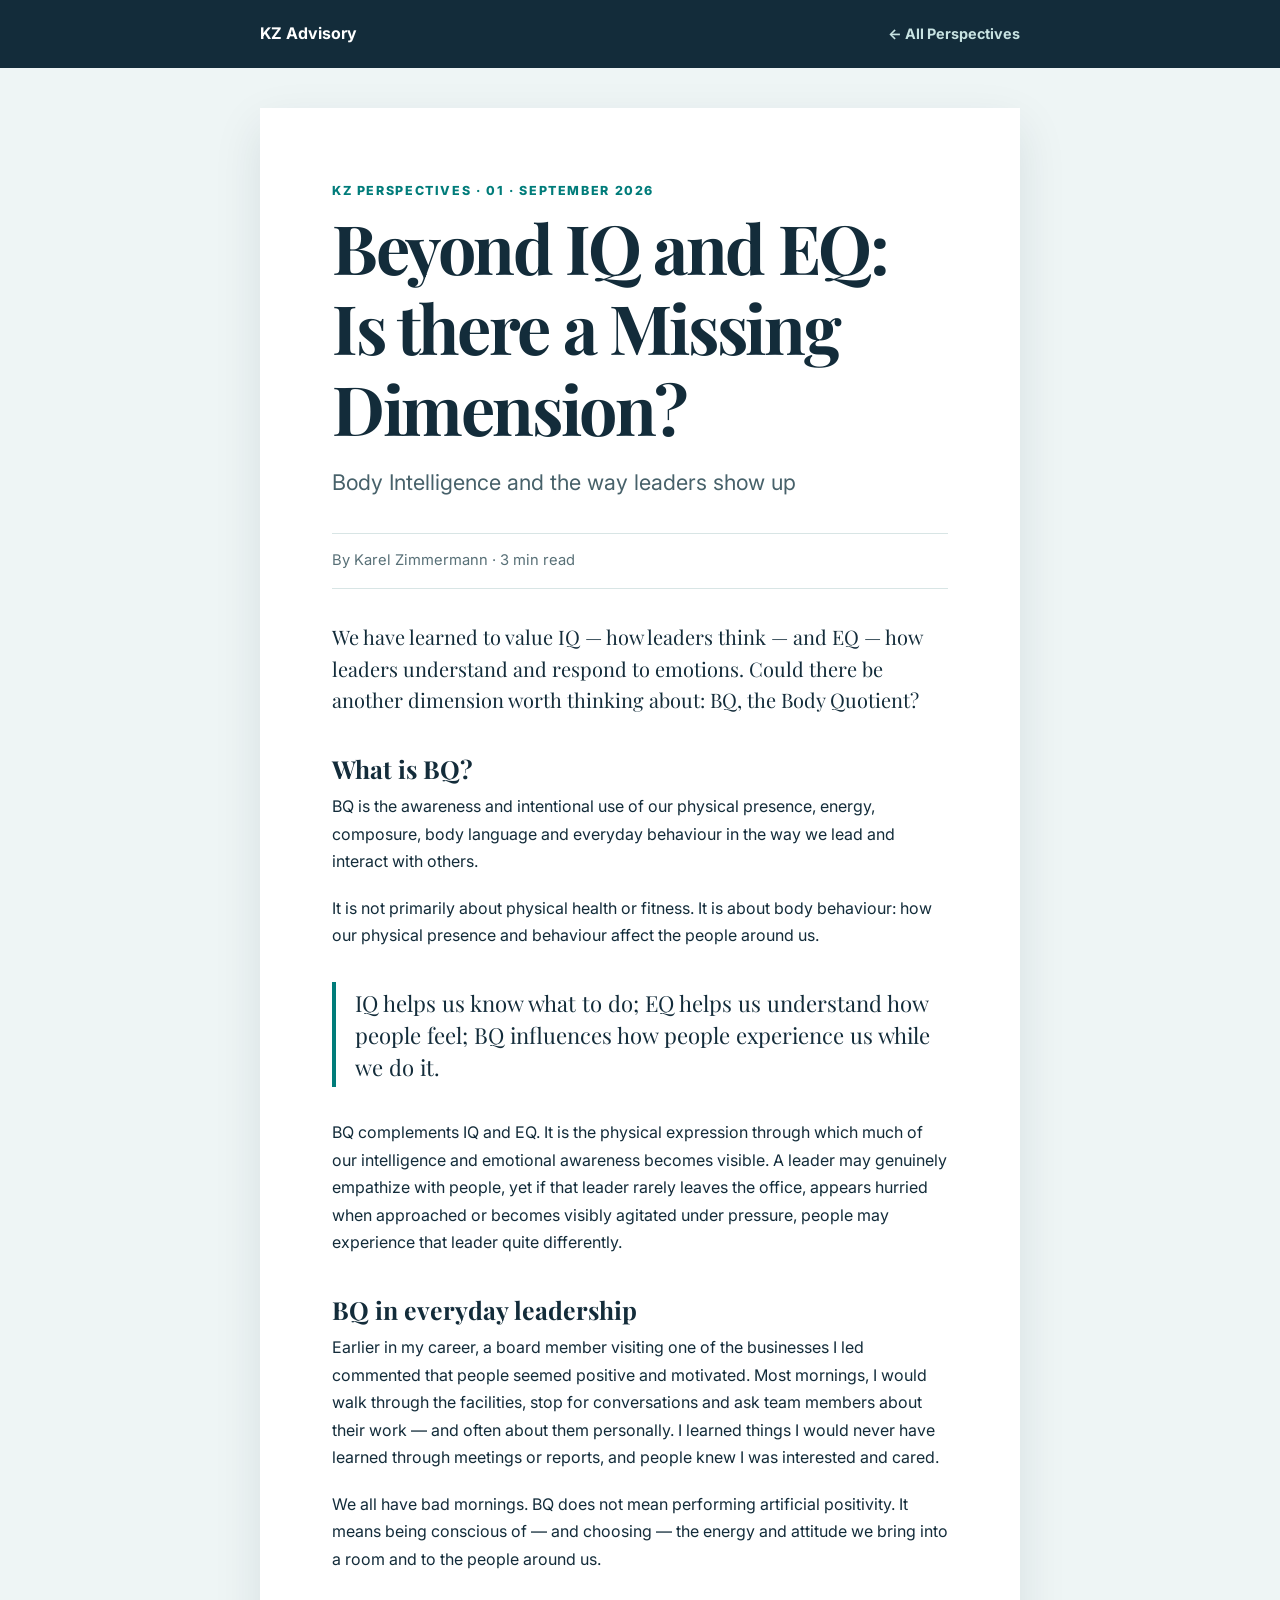
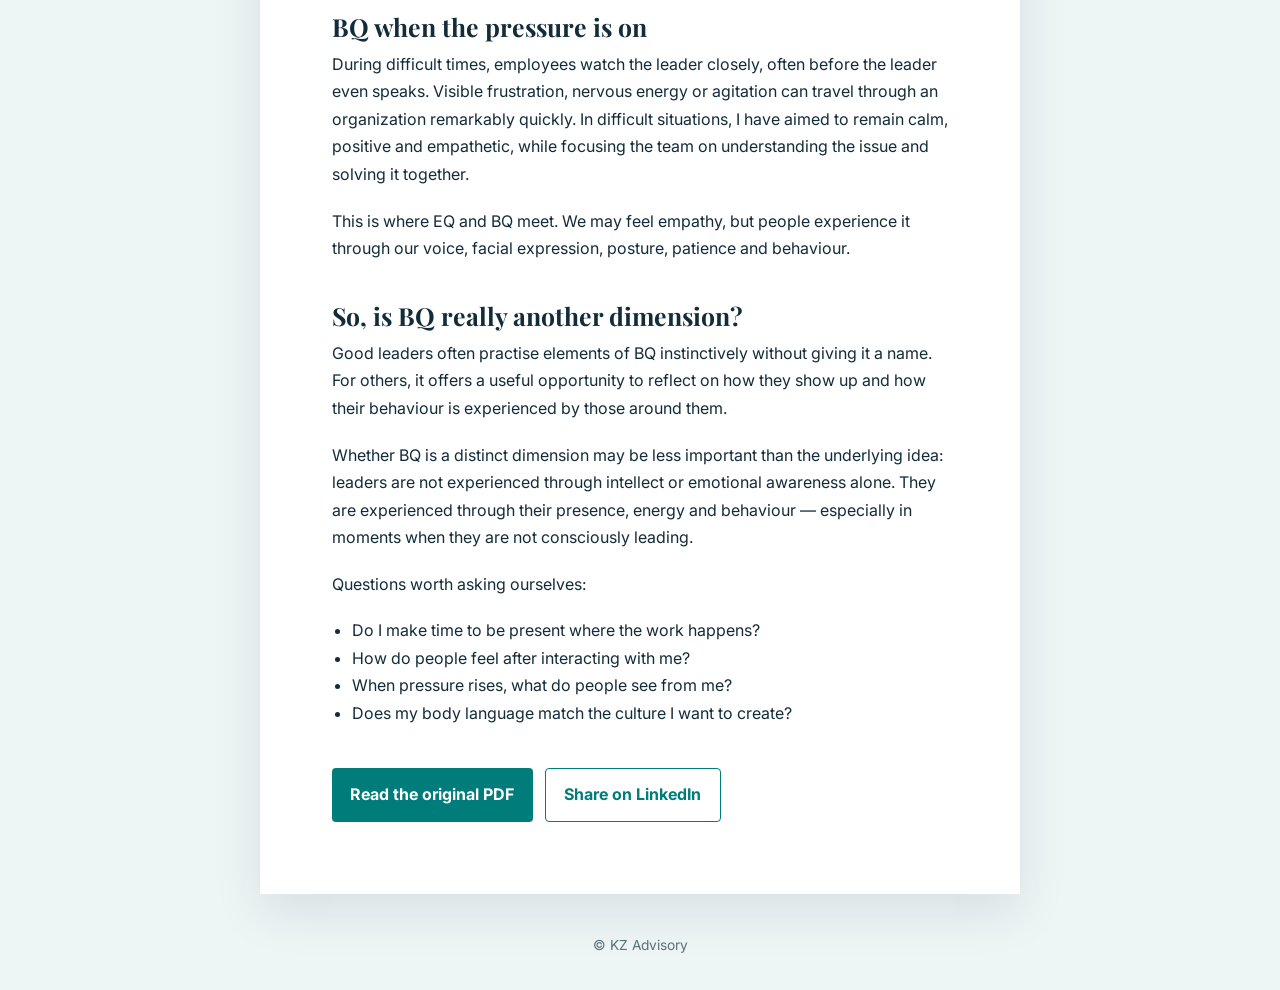
==== perspectives/beyond-iq-and-eq.html @ 84527543 "Publish first KZ Perspective" ====
<!DOCTYPE html>
<html lang="en">
<head>
<meta charset="UTF-8">
<meta name="viewport" content="width=device-width, initial-scale=1.0">
<meta name="description" content="KZ Perspectives 01: Body Intelligence and the way leaders show up.">
<title>Beyond IQ and EQ | KZ Perspectives</title>
<link rel="canonical" href="https://kzadvising.com/perspectives/beyond-iq-and-eq.html">
<meta property="og:title" content="Beyond IQ and EQ: Is there a Missing Dimension?">
<meta property="og:description" content="Body Intelligence and the way leaders show up. A KZ Perspective by Karel Zimmermann.">
<meta property="og:url" content="https://kzadvising.com/perspectives/beyond-iq-and-eq.html">
<meta property="og:type" content="article">
<meta property="og:image" content="https://kzadvising.com/perspectives/kz-perspectives-01-beyond-iq-and-eq-linkedin.png">
<meta property="og:image:alt" content="KZ Perspectives 01 — Beyond IQ and EQ: Is there a Missing Dimension?">
<meta property="article:published_time" content="2026-09-12">
<meta name="twitter:card" content="summary_large_image">
<link rel="preconnect" href="https://fonts.googleapis.com">
<link rel="preconnect" href="https://fonts.gstatic.com" crossorigin>
<link href="https://fonts.googleapis.com/css2?family=Inter:wght@400;500;600;700;800&family=Playfair+Display:ital,wght@0,600;0,700;1,600&display=swap" rel="stylesheet">
<link rel="icon" type="image/png" href="../favicon.png">
<style>
:root{--ink:#132c3a;--teal:#007c7a;--mist:#eef5f5;--line:#d8e5e5;--paper:#fff}*{box-sizing:border-box}body{margin:0;background:var(--mist);color:var(--ink);font-family:Inter,Arial,sans-serif;line-height:1.72}.topbar{background:var(--ink);color:white}.topbar-inner,.article{width:min(100% - 40px,760px);margin:0 auto}.topbar-inner{min-height:68px;display:flex;align-items:center;justify-content:space-between;gap:24px}.brand,.back{color:white;text-decoration:none;font-weight:700}.back{color:#c7e3e2;font-size:.9rem}.article{background:var(--paper);margin-top:40px;margin-bottom:40px;padding:clamp(28px,7vw,72px);box-shadow:0 18px 45px rgba(19,44,58,.1)}.eyebrow{color:var(--teal);font-size:.78rem;font-weight:800;letter-spacing:.13em;text-transform:uppercase}h1,h2{font-family:'Playfair Display',Georgia,serif;line-height:1.18}h1{font-size:clamp(2.25rem,6vw,4.25rem);margin:.35rem 0 1rem;letter-spacing:-.035em}h2{font-size:1.55rem;margin:2.4rem 0 .6rem}.dek{font-size:clamp(1.05rem,2.5vw,1.35rem);color:#47616a}.byline{border-top:1px solid var(--line);border-bottom:1px solid var(--line);margin:2rem 0;padding:.9rem 0;color:#587077;font-size:.92rem}.intro{font-family:'Playfair Display',Georgia,serif;font-size:1.25rem;line-height:1.58}p{margin:0 0 1.2rem}.quote{margin:2rem 0;border-left:4px solid var(--teal);padding:.3rem 0 .3rem 1.2rem;font-family:'Playfair Display',Georgia,serif;font-size:1.38rem;line-height:1.45}ul{padding-left:1.25rem}.actions{display:flex;flex-wrap:wrap;gap:12px;margin:2.5rem 0 0}.button{display:inline-flex;align-items:center;justify-content:center;padding:.78rem 1.15rem;border-radius:4px;background:var(--teal);color:white;text-decoration:none;font-weight:700}.button--quiet{background:white;border:1px solid var(--teal);color:var(--teal)}.footer{text-align:center;color:#587077;font-size:.86rem;padding:0 20px 32px}@media(max-width:520px){.topbar-inner{min-height:60px}.back{font-size:.78rem}.article{margin-top:0}.actions{display:grid}}
</style>
</head>
<body>
<header class="topbar"><div class="topbar-inner"><a class="brand" href="../index.html">KZ Advisory</a><a class="back" href="../index.html#perspectives">← All Perspectives</a></div></header>
<main class="article">
<div class="eyebrow">KZ Perspectives · 01 · September 2026</div>
<h1>Beyond IQ and EQ: Is there a Missing Dimension?</h1>
<p class="dek">Body Intelligence and the way leaders show up</p>
<div class="byline">By Karel Zimmermann · 3 min read</div>
<p class="intro">We have learned to value IQ — how leaders think — and EQ — how leaders understand and respond to emotions. Could there be another dimension worth thinking about: BQ, the Body Quotient?</p>
<h2>What is BQ?</h2>
<p>BQ is the awareness and intentional use of our physical presence, energy, composure, body language and everyday behaviour in the way we lead and interact with others.</p>
<p>It is not primarily about physical health or fitness. It is about body behaviour: how our physical presence and behaviour affect the people around us.</p>
<div class="quote">IQ helps us know what to do; EQ helps us understand how people feel; BQ influences how people experience us while we do it.</div>
<p>BQ complements IQ and EQ. It is the physical expression through which much of our intelligence and emotional awareness becomes visible. A leader may genuinely empathize with people, yet if that leader rarely leaves the office, appears hurried when approached or becomes visibly agitated under pressure, people may experience that leader quite differently.</p>
<h2>BQ in everyday leadership</h2>
<p>Earlier in my career, a board member visiting one of the businesses I led commented that people seemed positive and motivated. Most mornings, I would walk through the facilities, stop for conversations and ask team members about their work — and often about them personally. I learned things I would never have learned through meetings or reports, and people knew I was interested and cared.</p>
<p>We all have bad mornings. BQ does not mean performing artificial positivity. It means being conscious of — and choosing — the energy and attitude we bring into a room and to the people around us.</p>
<h2>BQ when the pressure is on</h2>
<p>During difficult times, employees watch the leader closely, often before the leader even speaks. Visible frustration, nervous energy or agitation can travel through an organization remarkably quickly. In difficult situations, I have aimed to remain calm, positive and empathetic, while focusing the team on understanding the issue and solving it together.</p>
<p>This is where EQ and BQ meet. We may feel empathy, but people experience it through our voice, facial expression, posture, patience and behaviour.</p>
<h2>So, is BQ really another dimension?</h2>
<p>Good leaders often practise elements of BQ instinctively without giving it a name. For others, it offers a useful opportunity to reflect on how they show up and how their behaviour is experienced by those around them.</p>
<p>Whether BQ is a distinct dimension may be less important than the underlying idea: leaders are not experienced through intellect or emotional awareness alone. They are experienced through their presence, energy and behaviour — especially in moments when they are not consciously leading.</p>
<p>Questions worth asking ourselves:</p>
<ul><li>Do I make time to be present where the work happens?</li><li>How do people feel after interacting with me?</li><li>When pressure rises, what do people see from me?</li><li>Does my body language match the culture I want to create?</li></ul>
<div class="actions"><a class="button" href="kz-perspectives-01-beyond-iq-and-eq.pdf" target="_blank" rel="noopener noreferrer">Read the original PDF</a><a class="button button--quiet" href="https://www.linkedin.com/sharing/share-offsite/?url=https%3A%2F%2Fkzadvising.com%2Fperspectives%2Fbeyond-iq-and-eq.html" target="_blank" rel="noopener noreferrer">Share on LinkedIn</a></div>
</main>
<footer class="footer">© KZ Advisory</footer>
</body>
</html>
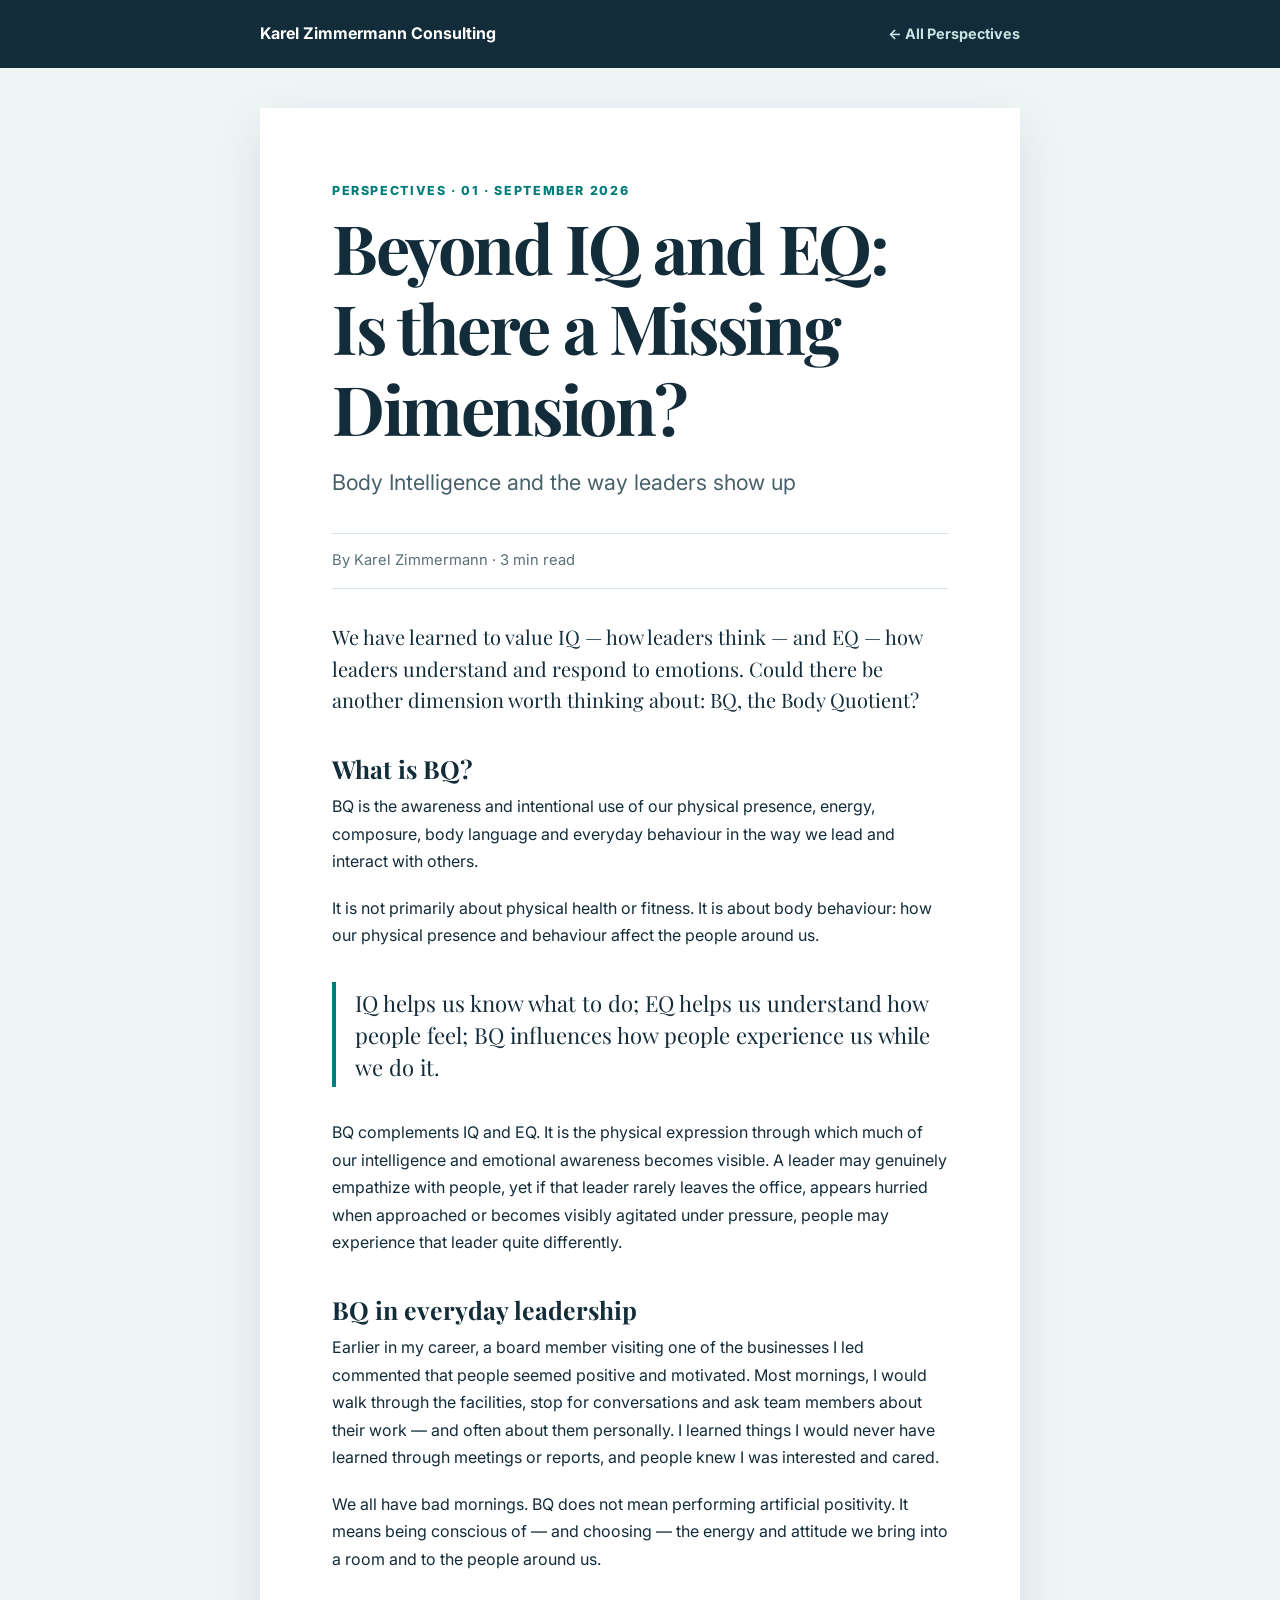
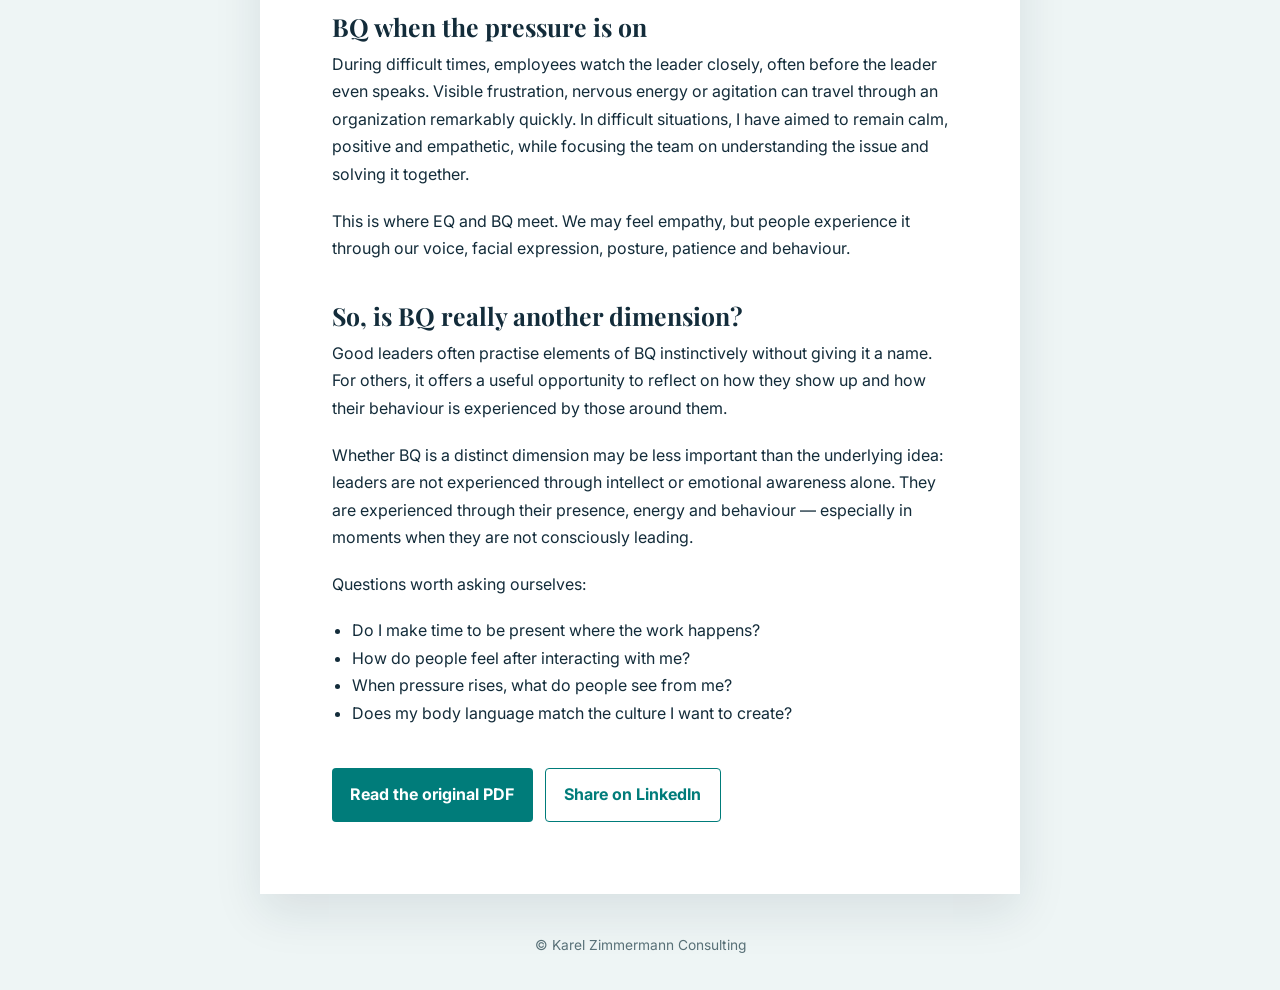
==== commit 12b0a071: "Align Perspective branding with homepage" ====
--- a/perspectives/beyond-iq-and-eq.html
+++ b/perspectives/beyond-iq-and-eq.html
@@ -3,15 +3,15 @@
 <head>
 <meta charset="UTF-8">
 <meta name="viewport" content="width=device-width, initial-scale=1.0">
-<meta name="description" content="KZ Perspectives 01: Body Intelligence and the way leaders show up.">
-<title>Beyond IQ and EQ | KZ Perspectives</title>
-<link rel="canonical" href="https://kzadvising.com/perspectives/beyond-iq-and-eq.html">
+<meta name="description" content="Karel Zimmermann Consulting: Body Intelligence and the way leaders show up.">
+<title>Beyond IQ and EQ | Karel Zimmermann Consulting</title>
+<link rel="canonical" href="https://www.karelzimmermannconsulting.com/perspectives/beyond-iq-and-eq.html">
 <meta property="og:title" content="Beyond IQ and EQ: Is there a Missing Dimension?">
-<meta property="og:description" content="Body Intelligence and the way leaders show up. A KZ Perspective by Karel Zimmermann.">
-<meta property="og:url" content="https://kzadvising.com/perspectives/beyond-iq-and-eq.html">
+<meta property="og:description" content="Body Intelligence and the way leaders show up. A perspective by Karel Zimmermann.">
+<meta property="og:url" content="https://www.karelzimmermannconsulting.com/perspectives/beyond-iq-and-eq.html">
 <meta property="og:type" content="article">
-<meta property="og:image" content="https://kzadvising.com/perspectives/kz-perspectives-01-beyond-iq-and-eq-linkedin.png">
-<meta property="og:image:alt" content="KZ Perspectives 01 — Beyond IQ and EQ: Is there a Missing Dimension?">
+<meta property="og:image" content="https://www.karelzimmermannconsulting.com/perspectives/kz-perspectives-01-beyond-iq-and-eq-linkedin.png">
+<meta property="og:image:alt" content="Perspectives 01 — Beyond IQ and EQ: Is there a Missing Dimension?">
 <meta property="article:published_time" content="2026-09-12">
 <meta name="twitter:card" content="summary_large_image">
 <link rel="preconnect" href="https://fonts.googleapis.com">
@@ -19,13 +19,13 @@
 <link href="https://fonts.googleapis.com/css2?family=Inter:wght@400;500;600;700;800&family=Playfair+Display:ital,wght@0,600;0,700;1,600&display=swap" rel="stylesheet">
 <link rel="icon" type="image/png" href="../favicon.png">
 <style>
-:root{--ink:#132c3a;--teal:#007c7a;--mist:#eef5f5;--line:#d8e5e5;--paper:#fff}*{box-sizing:border-box}body{margin:0;background:var(--mist);color:var(--ink);font-family:Inter,Arial,sans-serif;line-height:1.72}.topbar{background:var(--ink);color:white}.topbar-inner,.article{width:min(100% - 40px,760px);margin:0 auto}.topbar-inner{min-height:68px;display:flex;align-items:center;justify-content:space-between;gap:24px}.brand,.back{color:white;text-decoration:none;font-weight:700}.back{color:#c7e3e2;font-size:.9rem}.article{background:var(--paper);margin-top:40px;margin-bottom:40px;padding:clamp(28px,7vw,72px);box-shadow:0 18px 45px rgba(19,44,58,.1)}.eyebrow{color:var(--teal);font-size:.78rem;font-weight:800;letter-spacing:.13em;text-transform:uppercase}h1,h2{font-family:'Playfair Display',Georgia,serif;line-height:1.18}h1{font-size:clamp(2.25rem,6vw,4.25rem);margin:.35rem 0 1rem;letter-spacing:-.035em}h2{font-size:1.55rem;margin:2.4rem 0 .6rem}.dek{font-size:clamp(1.05rem,2.5vw,1.35rem);color:#47616a}.byline{border-top:1px solid var(--line);border-bottom:1px solid var(--line);margin:2rem 0;padding:.9rem 0;color:#587077;font-size:.92rem}.intro{font-family:'Playfair Display',Georgia,serif;font-size:1.25rem;line-height:1.58}p{margin:0 0 1.2rem}.quote{margin:2rem 0;border-left:4px solid var(--teal);padding:.3rem 0 .3rem 1.2rem;font-family:'Playfair Display',Georgia,serif;font-size:1.38rem;line-height:1.45}ul{padding-left:1.25rem}.actions{display:flex;flex-wrap:wrap;gap:12px;margin:2.5rem 0 0}.button{display:inline-flex;align-items:center;justify-content:center;padding:.78rem 1.15rem;border-radius:4px;background:var(--teal);color:white;text-decoration:none;font-weight:700}.button--quiet{background:white;border:1px solid var(--teal);color:var(--teal)}.footer{text-align:center;color:#587077;font-size:.86rem;padding:0 20px 32px}@media(max-width:520px){.topbar-inner{min-height:60px}.back{font-size:.78rem}.article{margin-top:0}.actions{display:grid}}
+:root{--ink:#132c3a;--teal:#007c7a;--mist:#eef5f5;--line:#d8e5e5;--paper:#fff}*{box-sizing:border-box}body{margin:0;background:var(--mist);color:var(--ink);font-family:Inter,Arial,sans-serif;line-height:1.72}.topbar{background:var(--ink);color:white}.topbar-inner,.article{width:min(100% - 40px,760px);margin:0 auto}.topbar-inner{min-height:68px;display:flex;align-items:center;justify-content:space-between;gap:24px}.brand,.back{color:white;text-decoration:none;font-weight:700}.back{color:#c7e3e2;font-size:.9rem}.article{background:var(--paper);margin-top:40px;margin-bottom:40px;padding:clamp(28px,7vw,72px);box-shadow:0 18px 45px rgba(19,44,58,.1)}.eyebrow{color:var(--teal);font-size:.78rem;font-weight:800;letter-spacing:.13em;text-transform:uppercase}h1,h2{font-family:'Playfair Display',Georgia,serif;line-height:1.18}h1{font-size:clamp(2.25rem,6vw,4.25rem);margin:.35rem 0 1rem;letter-spacing:-.035em}h2{font-size:1.55rem;margin:2.4rem 0 .6rem}.dek{font-size:clamp(1.05rem,2.5vw,1.35rem);color:#47616a}.byline{border-top:1px solid var(--line);border-bottom:1px solid var(--line);margin:2rem 0;padding:.9rem 0;color:#587077;font-size:.92rem}.intro{font-family:'Playfair Display',Georgia,serif;font-size:1.25rem;line-height:1.58}p{margin:0 0 1.2rem}.quote{margin:2rem 0;border-left:4px solid var(--teal);padding:.3rem 0 .3rem 1.2rem;font-family:'Playfair Display',Georgia,serif;font-size:1.38rem;line-height:1.45}ul{padding-left:1.25rem}.actions{display:flex;flex-wrap:wrap;gap:12px;margin:2.5rem 0 0}.button{display:inline-flex;align-items:center;justify-content:center;padding:.78rem 1.15rem;border-radius:4px;background:var(--teal);color:white;text-decoration:none;font-weight:700}.button--quiet{background:white;border:1px solid var(--teal);color:var(--teal)}.footer{text-align:center;color:#587077;font-size:.86rem;padding:0 20px 32px}@media(max-width:520px){.topbar-inner{min-height:60px}.brand{font-size:.82rem}.back{font-size:.75rem}.article{margin-top:0}.actions{display:grid}}
 </style>
 </head>
 <body>
-<header class="topbar"><div class="topbar-inner"><a class="brand" href="../index.html">KZ Advisory</a><a class="back" href="../index.html#perspectives">← All Perspectives</a></div></header>
+<header class="topbar"><div class="topbar-inner"><a class="brand" href="../index.html">Karel Zimmermann Consulting</a><a class="back" href="../index.html#perspectives">← All Perspectives</a></div></header>
 <main class="article">
-<div class="eyebrow">KZ Perspectives · 01 · September 2026</div>
+<div class="eyebrow">Perspectives · 01 · September 2026</div>
 <h1>Beyond IQ and EQ: Is there a Missing Dimension?</h1>
 <p class="dek">Body Intelligence and the way leaders show up</p>
 <div class="byline">By Karel Zimmermann · 3 min read</div>
@@ -46,8 +46,8 @@
 <p>Whether BQ is a distinct dimension may be less important than the underlying idea: leaders are not experienced through intellect or emotional awareness alone. They are experienced through their presence, energy and behaviour — especially in moments when they are not consciously leading.</p>
 <p>Questions worth asking ourselves:</p>
 <ul><li>Do I make time to be present where the work happens?</li><li>How do people feel after interacting with me?</li><li>When pressure rises, what do people see from me?</li><li>Does my body language match the culture I want to create?</li></ul>
-<div class="actions"><a class="button" href="kz-perspectives-01-beyond-iq-and-eq.pdf" target="_blank" rel="noopener noreferrer">Read the original PDF</a><a class="button button--quiet" href="https://www.linkedin.com/sharing/share-offsite/?url=https%3A%2F%2Fkzadvising.com%2Fperspectives%2Fbeyond-iq-and-eq.html" target="_blank" rel="noopener noreferrer">Share on LinkedIn</a></div>
+<div class="actions"><a class="button" href="kz-perspectives-01-beyond-iq-and-eq.pdf" target="_blank" rel="noopener noreferrer">Read the original PDF</a><a class="button button--quiet" href="https://www.linkedin.com/sharing/share-offsite/?url=https%3A%2F%2Fwww.karelzimmermannconsulting.com%2Fperspectives%2Fbeyond-iq-and-eq.html" target="_blank" rel="noopener noreferrer">Share on LinkedIn</a></div>
 </main>
-<footer class="footer">© KZ Advisory</footer>
+<footer class="footer">© Karel Zimmermann Consulting</footer>
 </body>
 </html>
